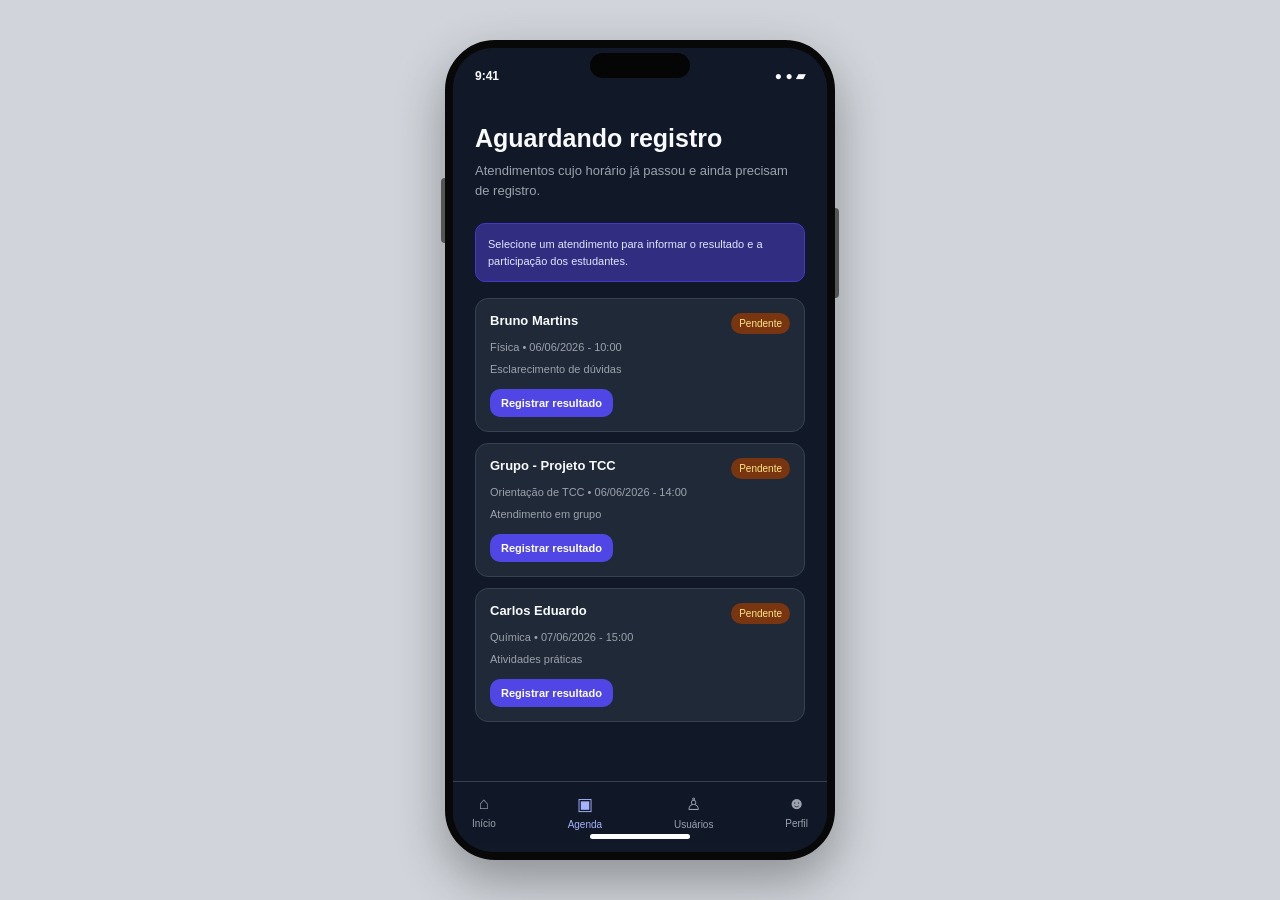
==== Aplicativo/aguardando_registro.html @ 473f2ca9 "Commit initial" ====
<!doctype html>
<html lang="pt-BR">
  <head>
    <meta charset="UTF-8" />
    <meta name="viewport" content="width=device-width, initial-scale=1.0" />
    <title>Aguardando registro</title>
    <link rel="stylesheet" href="style.css" />
  </head>
  <body>
    <div class="phone">
      <div class="side-button left"></div>
      <div class="side-button right"></div>
      <div class="screen">
        <div class="status-bar">
          <span>9:41</span>
          <div class="notch"></div>
          <span>● ● ▰</span>
        </div>
        <main class="page-container">
          <header class="page-header">
            <h1>Aguardando registro</h1>
            <p class="subtitle">
              Atendimentos cujo horário já passou e ainda precisam de registro.
            </p>
          </header>
          <div class="info-box">
            Selecione um atendimento para informar o resultado e a participação
            dos estudantes.
          </div>
          <div class="card">
            <div class="card-top">
              <strong>Bruno Martins</strong
              ><span class="badge yellow">Pendente</span>
            </div>
            <p>Física • 06/06/2026 - 10:00</p>
            <p>Esclarecimento de dúvidas</p>
            <a
              class="button small"
              style="margin-top: 12px"
              href="registro_atendimento.html"
              >Registrar resultado</a
            >
          </div>
          <div class="card">
            <div class="card-top">
              <strong>Grupo - Projeto TCC</strong
              ><span class="badge yellow">Pendente</span>
            </div>
            <p>Orientação de TCC • 06/06/2026 - 14:00</p>
            <p>Atendimento em grupo</p>
            <a
              class="button small"
              style="margin-top: 12px"
              href="registro_atendimento.html"
              >Registrar resultado</a
            >
          </div>
          <div class="card">
            <div class="card-top">
              <strong>Carlos Eduardo</strong
              ><span class="badge yellow">Pendente</span>
            </div>
            <p>Química • 07/06/2026 - 15:00</p>
            <p>Atividades práticas</p>
            <a
              class="button small"
              style="margin-top: 12px"
              href="registro_atendimento.html"
              >Registrar resultado</a
            >
          </div>
        </main>
        <nav class="bottom-nav">
          <a class="" href="inicio_professor.html"><span>⌂</span>Início</a
          ><a class="active" href="consulta_atendimentos.html"
            ><span>▣</span>Agenda</a
          ><a class="" href="consulta_usuarios.html"><span>♙</span>Usuários</a
          ><a class="" href="cadastro_usuario.html"><span>☻</span>Perfil</a>
        </nav>
        <div class="home-indicator"></div>
      </div>
    </div>
  </body>
</html>
---- Aplicativo/style.css ----
* {
  margin: 0;
  padding: 0;
  box-sizing: border-box;
}
:root {
  --bg: #111827;
  --surface: #1f2937;
  --surface2: #273449;
  --border: #374151;
  --text: #f9fafb;
  --muted: #9ca3af;
  --primary: #4f46e5;
  --hover: #4338ca;
  --accent: #818cf8;
  --danger: #ef4444;
}
body {
  min-height: 100vh;
  background: #d1d5db;
  display: flex;
  align-items: center;
  justify-content: center;
  font-family: Arial, sans-serif;
  padding: 30px;
  color: var(--text);
}
.phone {
  width: 390px;
  height: 820px;
  background: #080808;
  border: 8px solid #080808;
  border-radius: 50px;
  position: relative;
  box-shadow:
    0 20px 50px #0005,
    inset 0 0 0 2px #444;
}
.screen {
  width: 100%;
  height: 100%;
  background: var(--bg);
  border-radius: 40px;
  overflow-y: auto;
  overflow-x: hidden;
  position: relative;
  scrollbar-width: none;
}
.screen::-webkit-scrollbar {
  display: none;
}
.side-button {
  position: absolute;
  width: 4px;
  background: #555;
  z-index: 5;
}
.side-button.left {
  left: -12px;
  top: 130px;
  height: 65px;
  border-radius: 5px 0 0 5px;
}
.side-button.right {
  right: -12px;
  top: 160px;
  height: 90px;
  border-radius: 0 5px 5px 0;
}
.status-bar {
  height: 55px;
  padding: 15px 22px;
  display: flex;
  justify-content: space-between;
  align-items: center;
  font-size: 12px;
  font-weight: bold;
  position: relative;
}
.notch {
  position: absolute;
  width: 100px;
  height: 25px;
  background: #050505;
  border-radius: 20px;
  top: 5px;
  left: 50%;
  transform: translateX(-50%);
}
.page-container {
  padding: 20px 22px 28px;
}
.page-header {
  margin-bottom: 23px;
}
.back-link {
  display: inline-block;
  color: var(--accent);
  margin-bottom: 18px;
  font-size: 13px;
}
h1 {
  font-size: 25px;
  line-height: 1.2;
  margin-bottom: 8px;
}
h2 {
  font-size: 17px;
  margin: 22px 0 12px;
}
h3 {
  font-size: 14px;
  margin-bottom: 7px;
}
.subtitle {
  color: var(--muted);
  font-size: 13px;
  line-height: 1.5;
}
.logo {
  width: 58px;
  height: 58px;
  background: var(--primary);
  border-radius: 18px;
  display: flex;
  align-items: center;
  justify-content: center;
  font-size: 29px;
  margin-bottom: 25px;
}
.form {
  display: flex;
  flex-direction: column;
  gap: 15px;
}
.input-group {
  display: flex;
  flex-direction: column;
  gap: 7px;
}
.input-group label,
.field-label {
  font-size: 12px;
  color: #e5e7eb;
  font-weight: 600;
}
input,
select,
textarea {
  width: 100%;
  padding: 13px 12px;
  background: var(--surface);
  border: 1px solid var(--border);
  border-radius: 10px;
  color: var(--text);
  font: 13px Arial;
  outline: none;
}
input::placeholder,
textarea::placeholder {
  color: #9ca3af;
}
input:focus,
select:focus,
textarea:focus {
  border-color: var(--accent);
}
textarea {
  min-height: 82px;
  resize: vertical;
}
.radio-row,
.check-row {
  display: flex;
  flex-wrap: wrap;
  gap: 13px;
  font-size: 12px;
  color: #d1d5db;
}
.radio-row label,
.check-row label {
  display: flex;
  align-items: center;
  gap: 6px;
}
.radio-row input,
.check-row input {
  width: auto;
  accent-color: var(--primary);
}
button,
.button {
  display: inline-flex;
  justify-content: center;
  align-items: center;
  gap: 7px;
  width: 100%;
  padding: 14px;
  background: var(--primary);
  color: white;
  border: 0;
  border-radius: 10px;
  font-size: 14px;
  font-weight: bold;
  text-decoration: none;
  cursor: pointer;
}
button:hover,
.button:hover {
  background: var(--hover);
}
.secondary {
  background: var(--surface2) !important;
  border: 1px solid var(--border);
}
.danger {
  background: var(--danger) !important;
}
.outline {
  background: transparent !important;
  border: 1px solid var(--primary);
  color: #c7d2fe;
}
.small {
  width: auto;
  padding: 8px 11px;
  font-size: 11px;
}
.button-row {
  display: flex;
  gap: 9px;
}
.button-row > * {
  flex: 1;
}
a {
  color: var(--accent);
  text-decoration: none;
}
.text-link {
  font-size: 12px;
  text-align: center;
}
.card {
  background: var(--surface);
  border: 1px solid var(--border);
  border-radius: 13px;
  padding: 14px;
  margin-bottom: 11px;
}
.card-top {
  display: flex;
  justify-content: space-between;
  align-items: flex-start;
  gap: 10px;
}
.card p {
  color: var(--muted);
  font-size: 11px;
  line-height: 1.5;
  margin-top: 5px;
}
.card strong {
  font-size: 13px;
}
.badge {
  display: inline-block;
  padding: 5px 8px;
  border-radius: 20px;
  background: #312e81;
  color: #c7d2fe;
  font-size: 10px;
  white-space: nowrap;
}
.green {
  background: #14532d;
  color: #bbf7d0;
}
.yellow {
  background: #78350f;
  color: #fde68a;
}
.red {
  background: #7f1d1d;
  color: #fecaca;
}
.search-row {
  display: flex;
  gap: 8px;
  margin-bottom: 13px;
}
.search-row input {
  flex: 1;
  min-width: 0;
}
.search-row button {
  width: 48px;
  flex: 0 0 48px;
  padding: 10px;
}
.tabs {
  display: flex;
  gap: 7px;
  overflow-x: auto;
  margin-bottom: 17px;
  padding-bottom: 3px;
}
.tab {
  padding: 8px 11px;
  border-radius: 20px;
  background: var(--surface);
  color: #d1d5db;
  font-size: 11px;
  white-space: nowrap;
}
.tab.active {
  background: var(--primary);
  color: white;
}
.info-box {
  padding: 12px;
  background: #312e81;
  border: 1px solid #4338ca;
  border-radius: 10px;
  color: #e0e7ff;
  font-size: 11px;
  line-height: 1.5;
  margin-bottom: 16px;
}
.warning-box {
  background: #422006;
  border-color: #92400e;
  color: #fde68a;
}
.stat-grid {
  display: grid;
  grid-template-columns: 1fr 1fr;
  gap: 10px;
}
.stat {
  background: var(--surface);
  border: 1px solid var(--border);
  padding: 13px;
  border-radius: 12px;
}
.stat strong {
  display: block;
  font-size: 22px;
  margin-bottom: 4px;
}
.stat span {
  color: var(--muted);
  font-size: 10px;
}
.bottom-nav {
  position: sticky;
  bottom: 0;
  display: flex;
  justify-content: space-around;
  padding: 12px 5px 15px;
  background: #111827f7;
  border-top: 1px solid var(--border);
  margin: 20px -22px -28px;
}
.bottom-nav a {
  color: var(--muted);
  font-size: 10px;
  text-align: center;
}
.bottom-nav a.active {
  color: #a5b4fc;
}
.bottom-nav span {
  display: block;
  font-size: 17px;
  margin-bottom: 4px;
}
.home-indicator {
  position: sticky;
  bottom: 7px;
  width: 100px;
  height: 5px;
  background: white;
  border-radius: 10px;
  margin: 17px auto 7px;
}
@media (max-width: 430px) {
  body {
    padding: 0;
    background: var(--bg);
  }
  .phone {
    width: 100%;
    height: 100vh;
    border: 0;
    border-radius: 0;
    box-shadow: none;
  }
  .screen {
    border-radius: 0;
  }
  .side-button,
  .notch {
    display: none;
  }
}
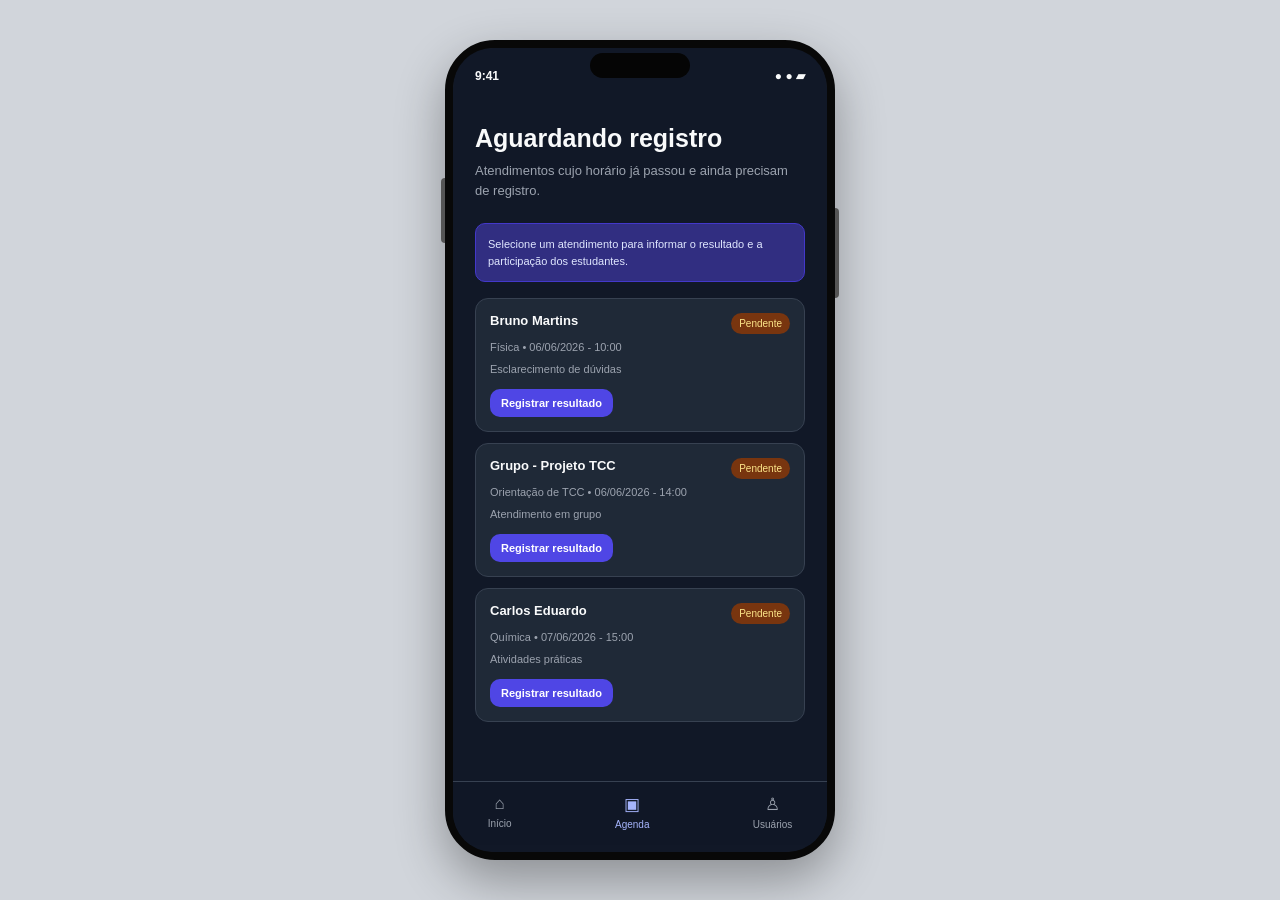
==== commit b9e06b24: "Melhorando funcionalidades" ====
--- a/Aplicativo/aguardando_registro.html
+++ b/Aplicativo/aguardando_registro.html
@@ -74,10 +74,8 @@
           <a class="" href="inicio_professor.html"><span>⌂</span>Início</a
           ><a class="active" href="consulta_atendimentos.html"
             ><span>▣</span>Agenda</a
-          ><a class="" href="consulta_usuarios.html"><span>♙</span>Usuários</a
-          ><a class="" href="cadastro_usuario.html"><span>☻</span>Perfil</a>
+          ><a class="" href="consulta_usuarios.html"><span>♙</span>Usuários</a>
         </nav>
-        <div class="home-indicator"></div>
       </div>
     </div>
   </body>
--- a/Aplicativo/style.css
+++ b/Aplicativo/style.css
@@ -375,15 +375,7 @@
   font-size: 17px;
   margin-bottom: 4px;
 }
-.home-indicator {
-  position: sticky;
-  bottom: 7px;
-  width: 100px;
-  height: 5px;
-  background: white;
-  border-radius: 10px;
-  margin: 17px auto 7px;
-}
+
 @media (max-width: 430px) {
   body {
     padding: 0;
